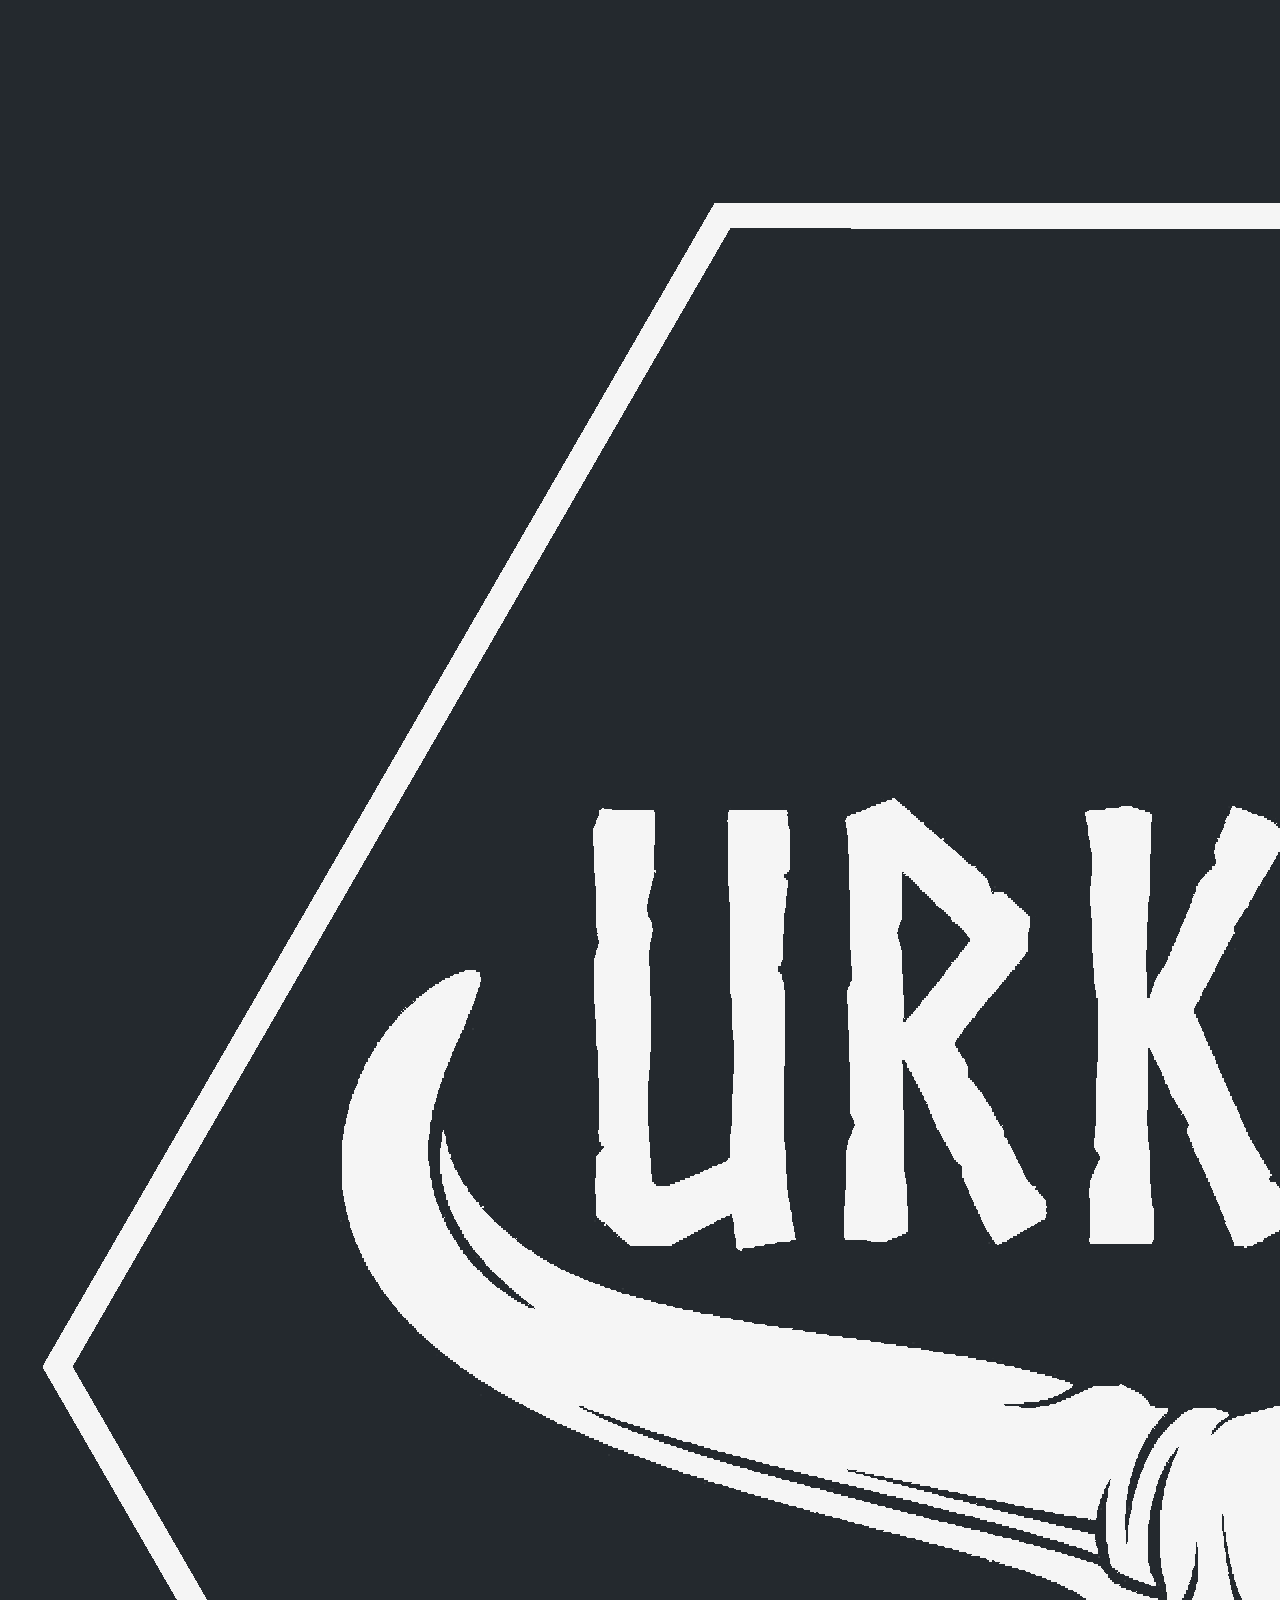
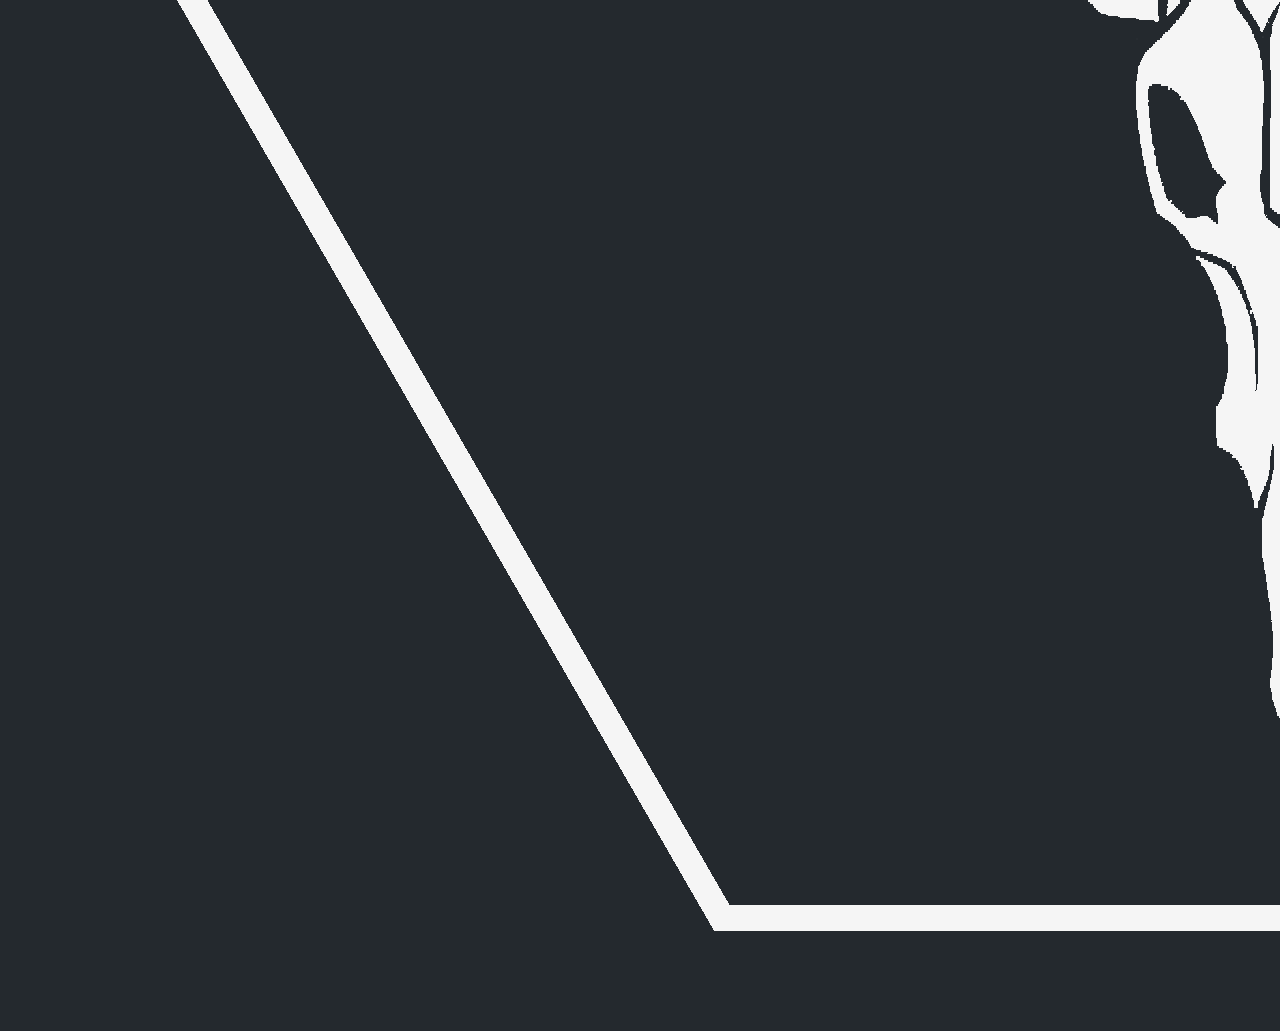
==== skull.html @ aaf90eb8 "Create skull.html" ====
<!DOCTYPE html>
<html>
<head>
  <link rel="stylesheet" href="urkraft.css">
  <link rel="icon" type="image/png" href="urkraft.png">
  <title>Urkraft - Welcome</title>
</head>
<body>
  <div class="main" id="logoheader">
    <br><br><br><br><br><br>
    <img src="Urkraft-Skull.png" alt="Urkraft Fitness">
     <br><br>
  </div>
   </body>
</html>
---- urkraft.css ----
body {  background-color: #24292e; width: 100% }
div {   
  text-align: center;
  display: block;
  margin-left: auto;
  margin-right: auto;
  width: 100%;
  font-family: Arial, Helvetica, sans-serif;
  color: #8c8f91;
  font-size: 1.5em;
}
.main { 
  display: block;
  margin-left: auto;
  margin-right: auto;
  width: 100%;
}
.footer  { 
  vertical-align: bottom;
  font-size: 8px;
}
img {
  display: block;
  margin-left: auto;
  margin-right: auto;
}
p {
    font-size: 8px;
}
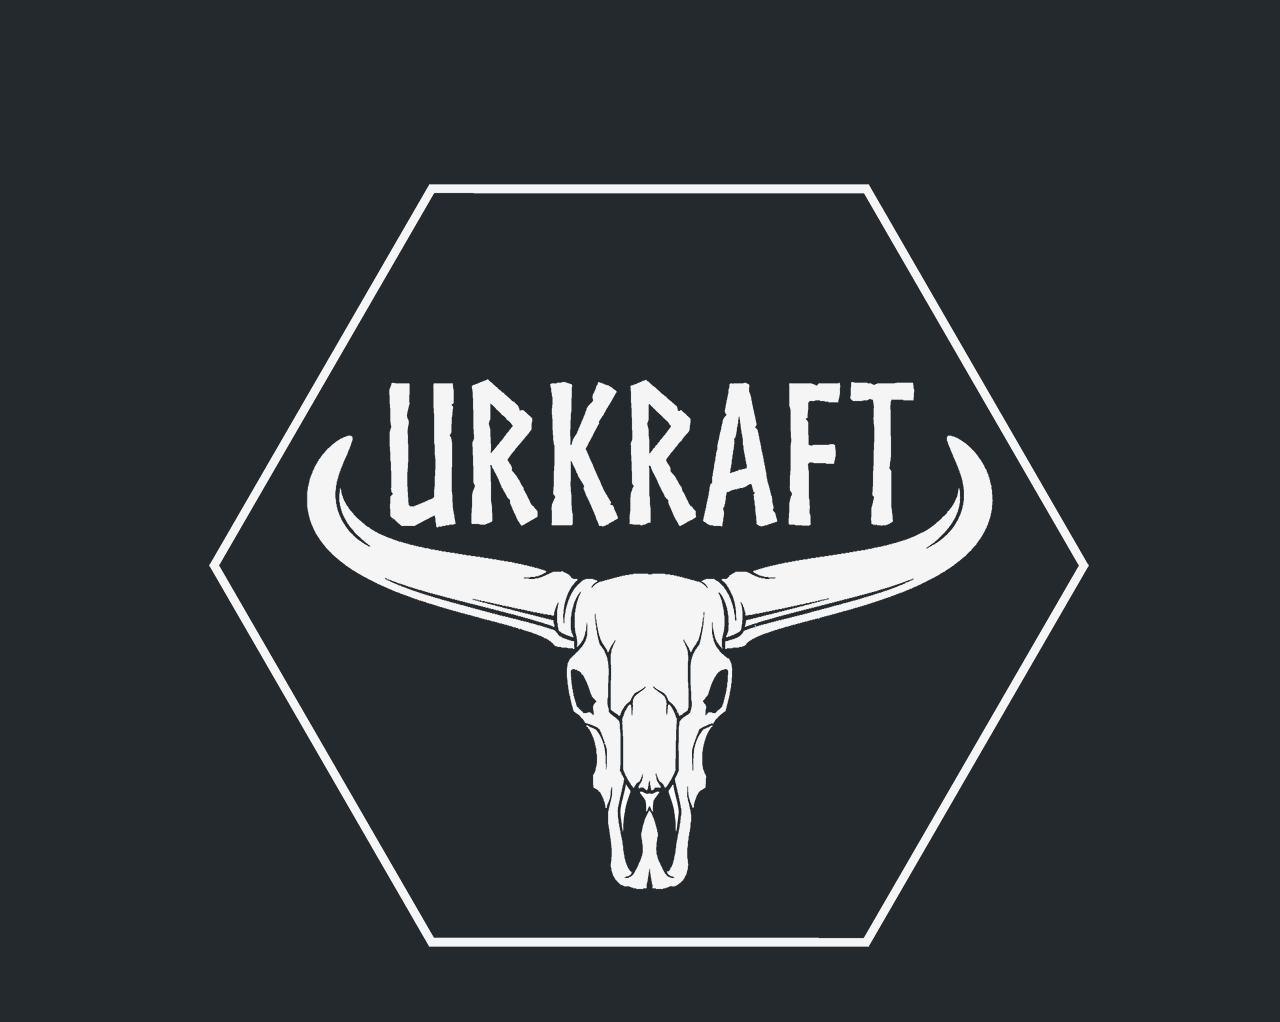
==== commit 44a0c7c4: "Update skull.html" ====
--- a/skull.html
+++ b/skull.html
@@ -8,7 +8,7 @@
 <body>
   <div class="main" id="logoheader">
     <br><br><br><br><br><br>
-    <img src="Urkraft-Skull.png" alt="Urkraft Fitness">
+    <img src="web-skull-logo.png" alt="Urkraft Fitness">
      <br><br>
   </div>
    </body>
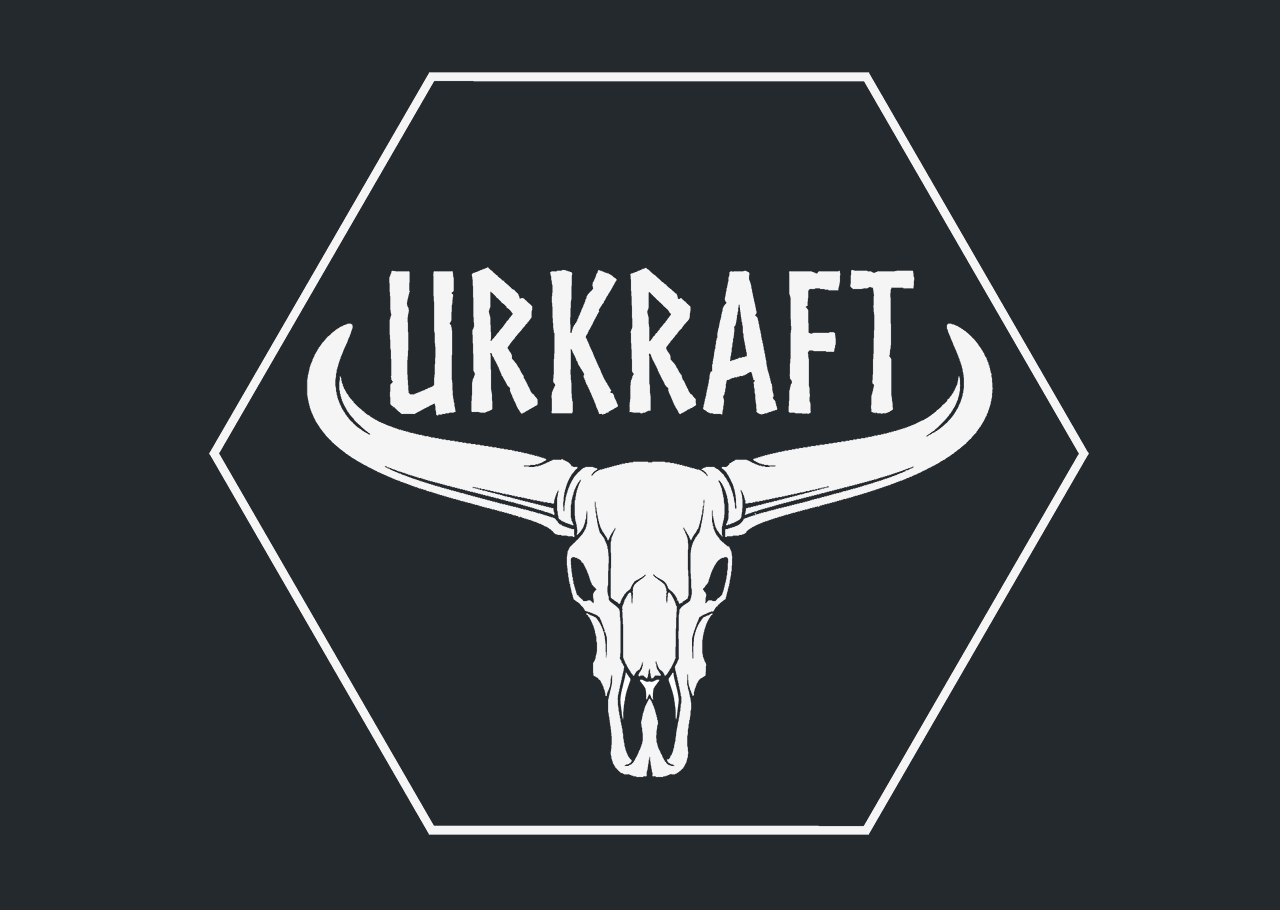
==== commit c4c05326: "Update skull.html" ====
--- a/skull.html
+++ b/skull.html
@@ -7,7 +7,7 @@
 </head>
 <body>
   <div class="main" id="logoheader">
-    <br><br><br><br><br><br>
+    <br><br>
     <img src="web-skull-logo.png" alt="Urkraft Fitness">
      <br><br>
   </div>
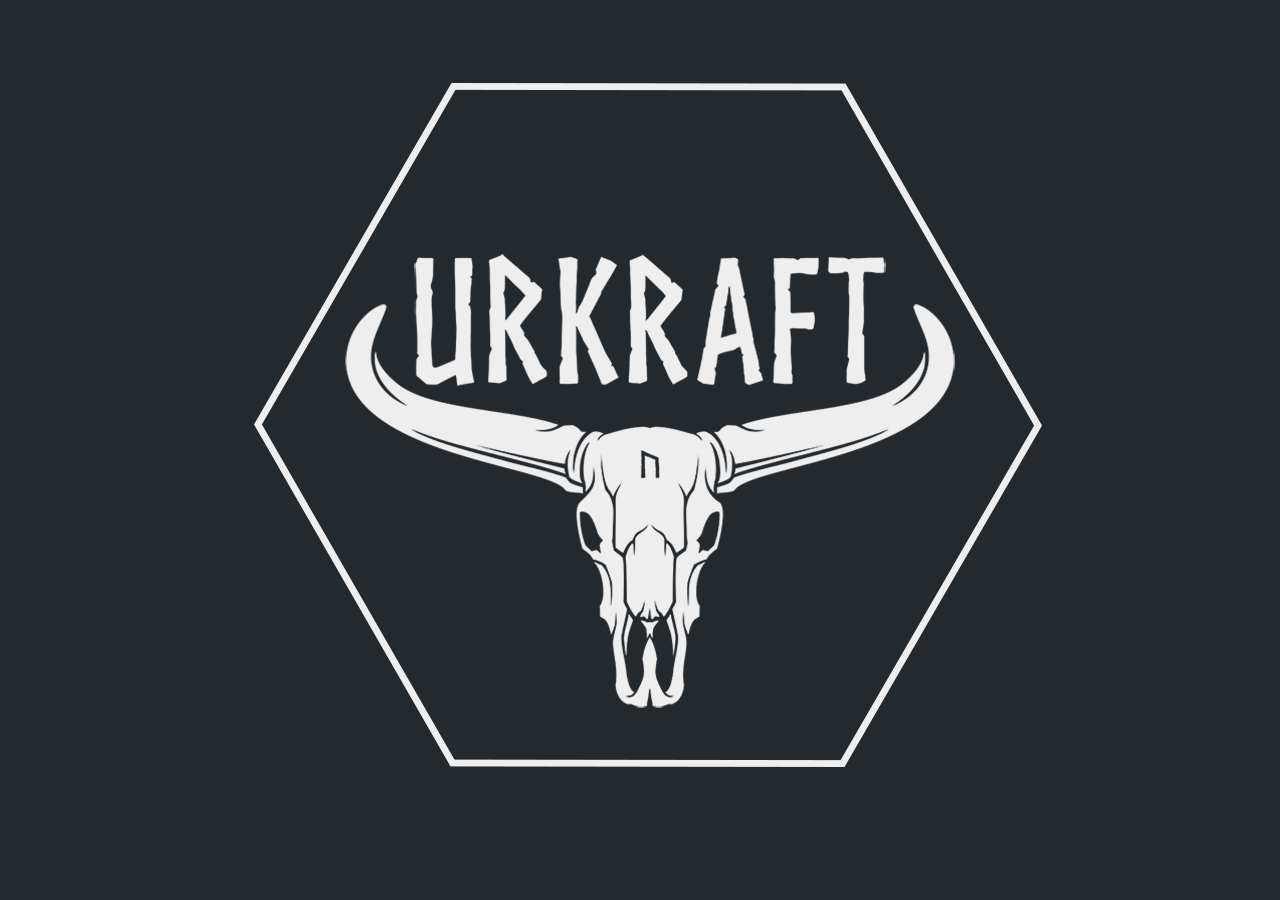
==== commit 1e630752: "Update skull.html" ====
--- a/skull.html
+++ b/skull.html
@@ -8,7 +8,7 @@
 <body>
   <div class="main" id="logoheader">
     <br><br>
-    <img src="web-skull-logo.png" alt="Urkraft Fitness">
+    <a href="skull2.html"><img src="web-skull-logo.png" alt="Urkraft Fitness"></a>
      <br><br>
   </div>
    </body>
